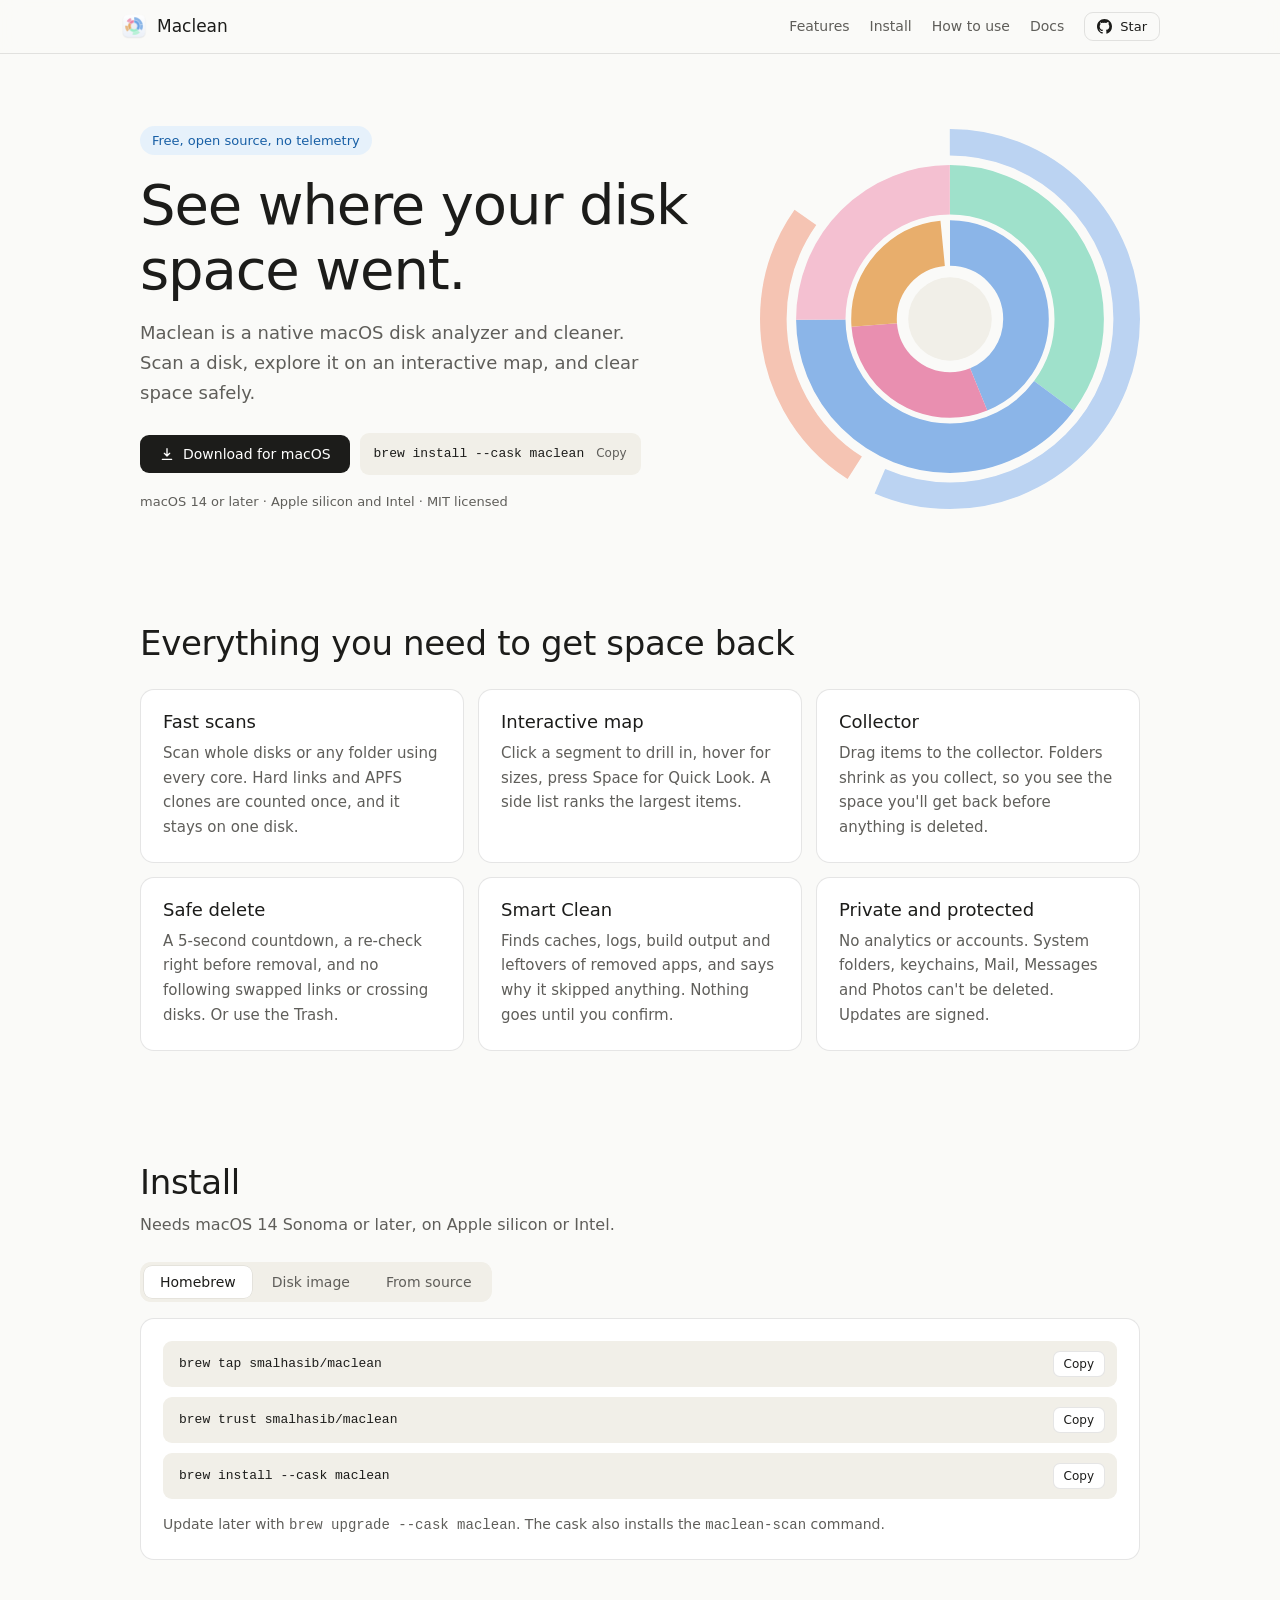
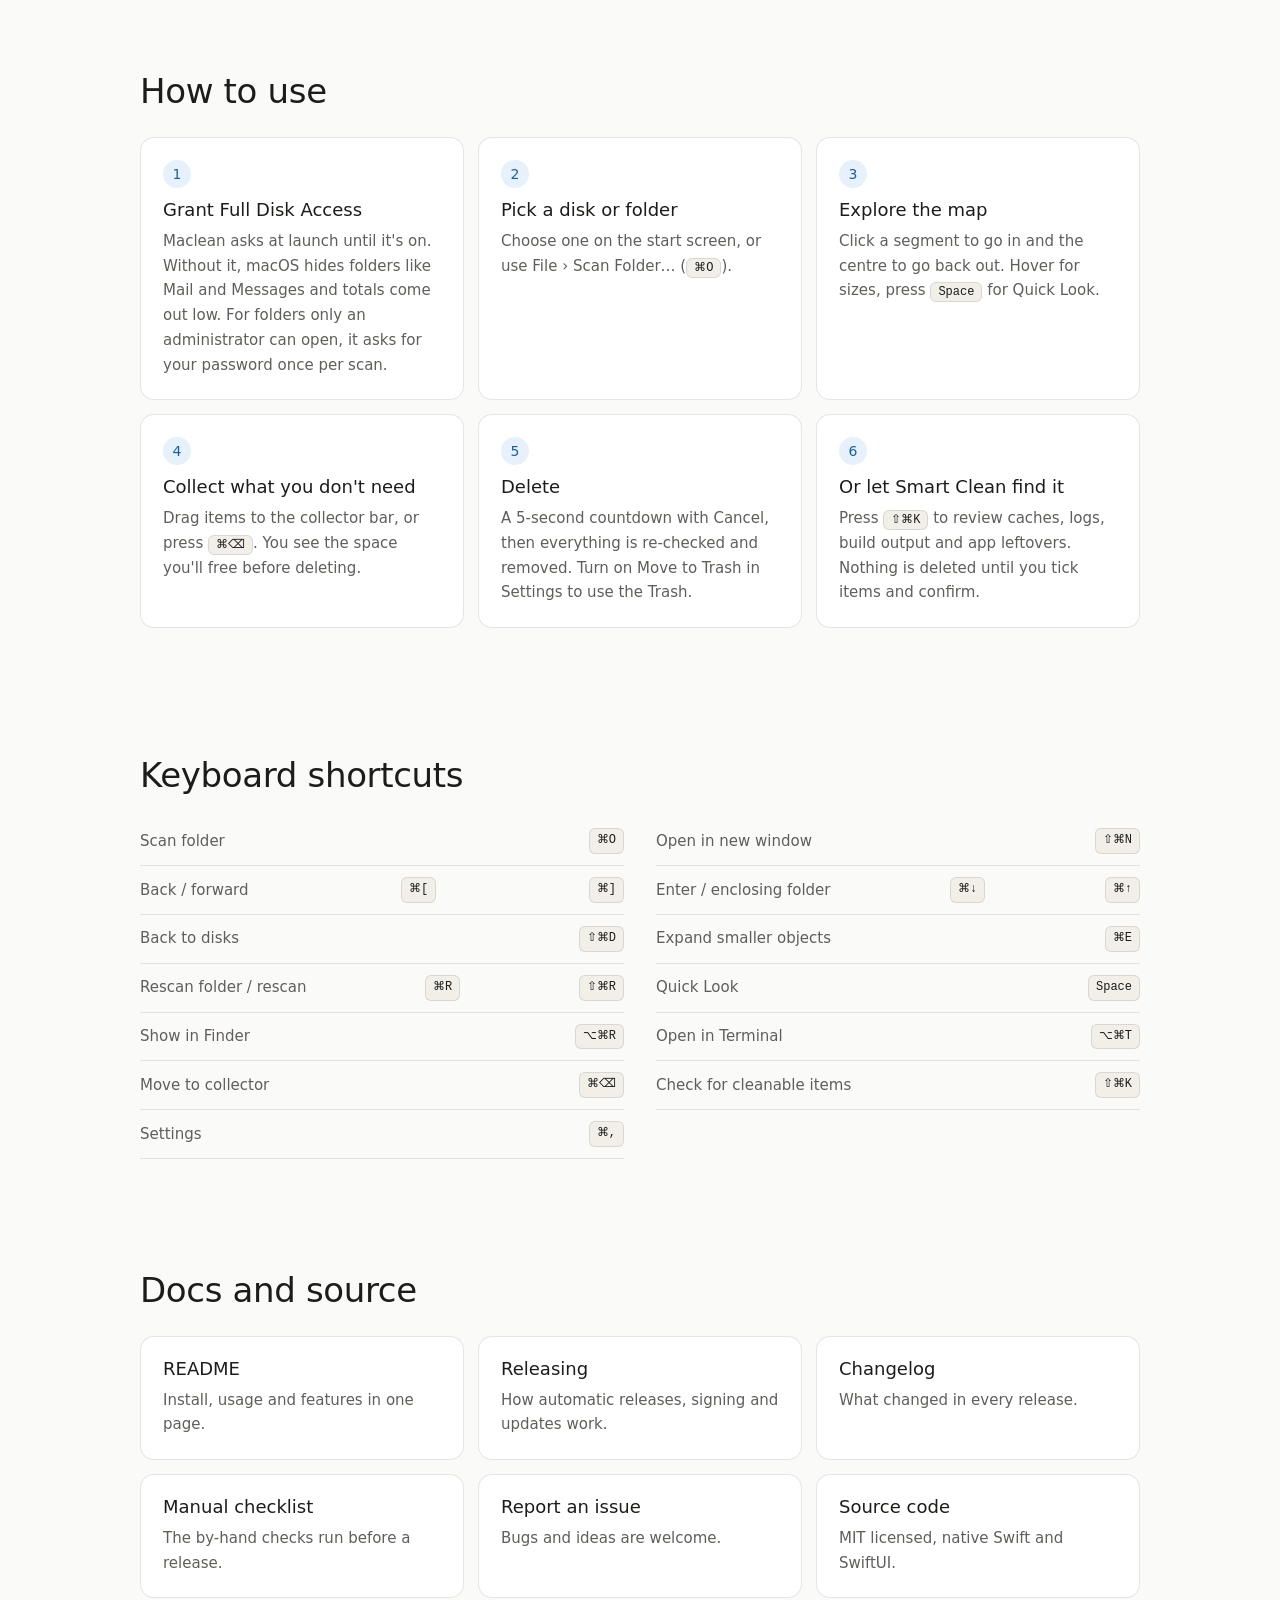
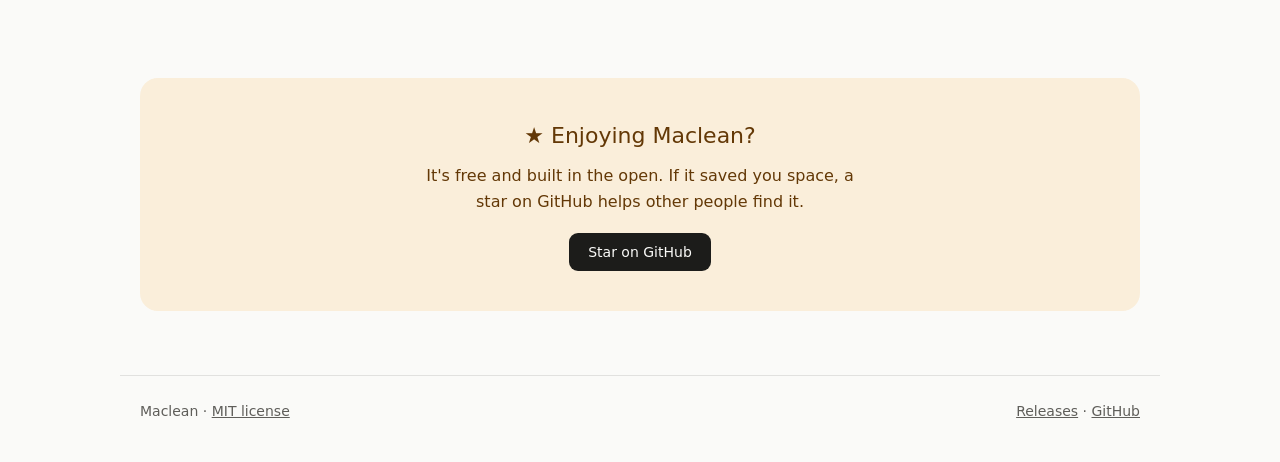
==== site/index.html @ e780f30b "docs: add project website on github pages Static page in site/, deployed by a Pages workflow. docs: " ====
<!doctype html>
<html lang="en">
<head>
<meta charset="utf-8">
<meta name="viewport" content="width=device-width, initial-scale=1">
<title>Maclean: free disk space analyzer and cleaner for macOS</title>
<meta name="description" content="Maclean is a free, open-source disk analyzer and cleaner for macOS. Scan a disk, explore it on an interactive map, and clear space safely.">
<meta name="theme-color" content="#FAFAF8" media="(prefers-color-scheme: light)">
<meta name="theme-color" content="#101216" media="(prefers-color-scheme: dark)">
<meta property="og:title" content="Maclean: see where your disk space went">
<meta property="og:description" content="Free, open-source disk space analyzer and cleaner for macOS.">
<meta property="og:image" content="https://smalhasib.github.io/maclean/icon.png">
<meta property="og:url" content="https://smalhasib.github.io/maclean/">
<link rel="icon" href="icon.png">
<link rel="stylesheet" href="style.css">
</head>
<body>

<header class="nav">
  <a class="brand" href="#top"><img src="icon.png" alt="" width="28" height="28">Maclean</a>
  <nav aria-label="Main">
    <a href="#features">Features</a>
    <a href="#install">Install</a>
    <a href="#use">How to use</a>
    <a href="#docs">Docs</a>
    <a class="btn small ghost" href="https://github.com/smalhasib/maclean" rel="noopener">
      <svg viewBox="0 0 16 16" width="15" height="15" aria-hidden="true"><path fill="currentColor" d="M8 0C3.58 0 0 3.58 0 8c0 3.54 2.29 6.53 5.47 7.59.4.07.55-.17.55-.38v-1.33c-2.23.48-2.7-1.07-2.7-1.07-.36-.92-.89-1.17-.89-1.17-.73-.5.05-.49.05-.49.81.06 1.23.83 1.23.83.72 1.23 1.88.88 2.34.67.07-.52.28-.88.51-1.08-1.78-.2-3.65-.89-3.65-3.95 0-.87.31-1.59.82-2.15-.08-.2-.36-1.02.08-2.12 0 0 .67-.21 2.2.82a7.6 7.6 0 0 1 4 0c1.53-1.04 2.2-.82 2.2-.82.44 1.1.16 1.92.08 2.12.51.56.82 1.28.82 2.15 0 3.07-1.88 3.75-3.66 3.95.29.25.54.73.54 1.48v2.2c0 .21.15.46.55.38A8 8 0 0 0 16 8c0-4.42-3.58-8-8-8z"/></svg>
      Star <span class="star-count" hidden></span>
    </a>
  </nav>
</header>

<main id="top">

<section class="hero">
  <div class="hero-text">
    <p class="pill">Free, open source, no telemetry</p>
    <h1>See where your disk space went.</h1>
    <p class="lead">Maclean is a native macOS disk analyzer and cleaner. Scan a disk, explore it on an interactive map, and clear space safely.</p>
    <div class="cta">
      <a id="download" class="btn primary" href="https://github.com/smalhasib/maclean/releases/latest" rel="noopener">
        <svg viewBox="0 0 24 24" width="16" height="16" aria-hidden="true"><path fill="none" stroke="currentColor" stroke-width="2" stroke-linecap="round" stroke-linejoin="round" d="M12 4v11m0 0l-4-4m4 4l4-4M5 20h14"/></svg>
        <span id="download-label">Download for macOS</span>
      </a>
      <button class="chip" data-copy="brew install --cask maclean" aria-label="Copy the Homebrew install command">
        <code>brew install --cask maclean</code><span class="copy-hint">Copy</span>
      </button>
    </div>
    <p class="fine">macOS 14 or later · Apple silicon and Intel · MIT licensed</p>
  </div>

  <svg class="sunburst" viewBox="0 0 200 200" role="img" aria-label="Animated sunburst map of disk usage">
    <g transform="rotate(-90 100 100)" fill="none">
      <g class="a3" stroke-width="14"><circle cx="100" cy="100" r="93" stroke="#BBD3F2" stroke-dasharray="330 254"/><circle cx="100" cy="100" r="93" stroke="#F5C4B3" stroke-dasharray="150 434" stroke-dashoffset="-345"/></g>
      <g class="a2" stroke-width="26"><circle cx="100" cy="100" r="68" stroke="#9FE1CB" stroke-dasharray="150 277"/><circle cx="100" cy="100" r="68" stroke="#8BB5E8" stroke-dasharray="170 257" stroke-dashoffset="-150"/><circle cx="100" cy="100" r="68" stroke="#F4C0D1" stroke-dasharray="107 320" stroke-dashoffset="-320"/></g>
      <g class="a1" stroke-width="24"><circle cx="100" cy="100" r="40" stroke="#8BB5E8" stroke-dasharray="110 141"/><circle cx="100" cy="100" r="40" stroke="#E98FB0" stroke-dasharray="75 176" stroke-dashoffset="-110"/><circle cx="100" cy="100" r="40" stroke="#E8AE6C" stroke-dasharray="62 189" stroke-dashoffset="-185"/></g>
    </g>
    <circle class="hole" cx="100" cy="100" r="22"/>
  </svg>
</section>

<section id="features" class="section reveal">
  <h2>Everything you need to get space back</h2>
  <div class="grid features">
    <article class="card"><h3>Fast scans</h3><p>Scan whole disks or any folder using every core. Hard links and APFS clones are counted once, and it stays on one disk.</p></article>
    <article class="card"><h3>Interactive map</h3><p>Click a segment to drill in, hover for sizes, press Space for Quick Look. A side list ranks the largest items.</p></article>
    <article class="card"><h3>Collector</h3><p>Drag items to the collector. Folders shrink as you collect, so you see the space you'll get back before anything is deleted.</p></article>
    <article class="card"><h3>Safe delete</h3><p>A 5-second countdown, a re-check right before removal, and no following swapped links or crossing disks. Or use the Trash.</p></article>
    <article class="card"><h3>Smart Clean</h3><p>Finds caches, logs, build output and leftovers of removed apps, and says why it skipped anything. Nothing goes until you confirm.</p></article>
    <article class="card"><h3>Private and protected</h3><p>No analytics or accounts. System folders, keychains, Mail, Messages and Photos can't be deleted. Updates are signed.</p></article>
  </div>
</section>

<section id="install" class="section reveal">
  <h2>Install</h2>
  <p class="sub">Needs macOS 14 Sonoma or later, on Apple silicon or Intel.</p>

  <div class="tabs" role="tablist" aria-label="Install method">
    <button role="tab" id="t-brew" aria-controls="p-brew" aria-selected="true">Homebrew</button>
    <button role="tab" id="t-dmg" aria-controls="p-dmg" aria-selected="false" tabindex="-1">Disk image</button>
    <button role="tab" id="t-src" aria-controls="p-src" aria-selected="false" tabindex="-1">From source</button>
  </div>

  <div class="panel" role="tabpanel" id="p-brew" aria-labelledby="t-brew">
    <div class="code"><code>brew tap smalhasib/maclean</code><button data-copy="brew tap smalhasib/maclean" aria-label="Copy">Copy</button></div>
    <div class="code"><code>brew trust smalhasib/maclean</code><button data-copy="brew trust smalhasib/maclean" aria-label="Copy">Copy</button></div>
    <div class="code"><code>brew install --cask maclean</code><button data-copy="brew install --cask maclean" aria-label="Copy">Copy</button></div>
    <p class="note">Update later with <code>brew upgrade --cask maclean</code>. The cask also installs the <code>maclean-scan</code> command.</p>
  </div>

  <div class="panel" role="tabpanel" id="p-dmg" aria-labelledby="t-dmg" hidden>
    <ol class="steps">
      <li>Download the <a id="dmg-link" href="https://github.com/smalhasib/maclean/releases/latest" rel="noopener">latest <code>.dmg</code></a> and open it.</li>
      <li>Drag <strong>Maclean</strong> onto the <strong>Applications</strong> shortcut, then eject the disk image.</li>
      <li>Open Maclean from Applications.</li>
    </ol>
    <details class="help">
      <summary>macOS says it can't verify Maclean</summary>
      <p>Maclean isn't notarized by Apple, so macOS may block the first launch. Allow it once:</p>
      <ul>
        <li><strong>macOS 15 or later:</strong> try to open Maclean, then open System Settings › Privacy &amp; Security, scroll to Security, click <strong>Open Anyway</strong> next to Maclean, and confirm with your password.</li>
        <li><strong>macOS 14:</strong> right-click Maclean in Applications, choose <strong>Open</strong>, then <strong>Open</strong> again.</li>
        <li><strong>Terminal, any version:</strong>
          <div class="code"><code>xattr -dr com.apple.quarantine /Applications/Maclean.app</code><button data-copy="xattr -dr com.apple.quarantine /Applications/Maclean.app" aria-label="Copy">Copy</button></div>
        </li>
      </ul>
    </details>
    <p class="note">Once it opens, Maclean installs updates itself.</p>
  </div>

  <div class="panel" role="tabpanel" id="p-src" aria-labelledby="t-src" hidden>
    <div class="code"><code>git clone https://github.com/smalhasib/maclean.git &amp;&amp; cd maclean</code><button data-copy="git clone https://github.com/smalhasib/maclean.git && cd maclean" aria-label="Copy">Copy</button></div>
    <div class="code"><code>scripts/build-app.sh &amp;&amp; open .build/Maclean.app</code><button data-copy="scripts/build-app.sh && open .build/Maclean.app" aria-label="Copy">Copy</button></div>
    <p class="note">Needs only the Command Line Tools (<code>xcode-select --install</code>). Xcode isn't required.</p>
  </div>
</section>

<section id="use" class="section reveal">
  <h2>How to use</h2>
  <ol class="grid how">
    <li class="card"><span class="n">1</span><h3>Grant Full Disk Access</h3><p>Maclean asks at launch until it's on. Without it, macOS hides folders like Mail and Messages and totals come out low. For folders only an administrator can open, it asks for your password once per scan.</p></li>
    <li class="card"><span class="n">2</span><h3>Pick a disk or folder</h3><p>Choose one on the start screen, or use File › Scan Folder… (<kbd>⌘O</kbd>).</p></li>
    <li class="card"><span class="n">3</span><h3>Explore the map</h3><p>Click a segment to go in and the centre to go back out. Hover for sizes, press <kbd>Space</kbd> for Quick Look.</p></li>
    <li class="card"><span class="n">4</span><h3>Collect what you don't need</h3><p>Drag items to the collector bar, or press <kbd>⌘⌫</kbd>. You see the space you'll free before deleting.</p></li>
    <li class="card"><span class="n">5</span><h3>Delete</h3><p>A 5-second countdown with Cancel, then everything is re-checked and removed. Turn on Move to Trash in Settings to use the Trash.</p></li>
    <li class="card"><span class="n">6</span><h3>Or let Smart Clean find it</h3><p>Press <kbd>⇧⌘K</kbd> to review caches, logs, build output and app leftovers. Nothing is deleted until you tick items and confirm.</p></li>
  </ol>
</section>

<section id="shortcuts" class="section reveal">
  <h2>Keyboard shortcuts</h2>
  <div class="keys">
    <div><span>Scan folder</span><kbd>⌘O</kbd></div>
    <div><span>Open in new window</span><kbd>⇧⌘N</kbd></div>
    <div><span>Back / forward</span><kbd>⌘[</kbd> <kbd>⌘]</kbd></div>
    <div><span>Enter / enclosing folder</span><kbd>⌘↓</kbd> <kbd>⌘↑</kbd></div>
    <div><span>Back to disks</span><kbd>⇧⌘D</kbd></div>
    <div><span>Expand smaller objects</span><kbd>⌘E</kbd></div>
    <div><span>Rescan folder / rescan</span><kbd>⌘R</kbd> <kbd>⇧⌘R</kbd></div>
    <div><span>Quick Look</span><kbd>Space</kbd></div>
    <div><span>Show in Finder</span><kbd>⌥⌘R</kbd></div>
    <div><span>Open in Terminal</span><kbd>⌥⌘T</kbd></div>
    <div><span>Move to collector</span><kbd>⌘⌫</kbd></div>
    <div><span>Check for cleanable items</span><kbd>⇧⌘K</kbd></div>
    <div><span>Settings</span><kbd>⌘,</kbd></div>
  </div>
</section>

<section id="docs" class="section reveal">
  <h2>Docs and source</h2>
  <div class="grid docs">
    <a class="card link" href="https://github.com/smalhasib/maclean#readme" rel="noopener"><h3>README</h3><p>Install, usage and features in one page.</p></a>
    <a class="card link" href="https://github.com/smalhasib/maclean/blob/main/docs/releasing.md" rel="noopener"><h3>Releasing</h3><p>How automatic releases, signing and updates work.</p></a>
    <a class="card link" href="https://github.com/smalhasib/maclean/blob/main/CHANGELOG.md" rel="noopener"><h3>Changelog</h3><p>What changed in every release.</p></a>
    <a class="card link" href="https://github.com/smalhasib/maclean/blob/main/docs/manual-checklist.md" rel="noopener"><h3>Manual checklist</h3><p>The by-hand checks run before a release.</p></a>
    <a class="card link" href="https://github.com/smalhasib/maclean/issues" rel="noopener"><h3>Report an issue</h3><p>Bugs and ideas are welcome.</p></a>
    <a class="card link" href="https://github.com/smalhasib/maclean" rel="noopener"><h3>Source code</h3><p>MIT licensed, native Swift and SwiftUI.</p></a>
  </div>
</section>

<section class="star reveal">
  <p class="star-title"><span class="pl">★</span> Enjoying Maclean?</p>
  <p>It's free and built in the open. If it saved you space, a star on GitHub helps other people find it.</p>
  <a class="btn primary" href="https://github.com/smalhasib/maclean" rel="noopener">Star on GitHub <span class="star-count" hidden></span></a>
</section>

</main>

<footer>
  <span>Maclean · <a href="https://github.com/smalhasib/maclean/blob/main/LICENSE" rel="noopener">MIT license</a></span>
  <span><a href="https://github.com/smalhasib/maclean/releases" rel="noopener">Releases</a> · <a href="https://github.com/smalhasib/maclean" rel="noopener">GitHub</a></span>
</footer>

<script src="app.js" defer></script>
</body>
</html>
---- site/style.css ----
:root {
  --bg: #FAFAF8; --card: #FFFFFF; --soft: #F1EFE8; --ink: #1C1C1A; --muted: #5F5E5A;
  --line: rgba(0, 0, 0, .1); --accent: #185FA5; --accent-bg: #E6F1FB;
  --warm: #633806; --warm-bg: #FAEEDA; --btn: #1C1C1A; --on-btn: #FFFFFF; --hole: #F1EFE8;
  --mono: ui-monospace, "SF Mono", Menlo, monospace;
  --sans: -apple-system, BlinkMacSystemFont, "SF Pro Text", "Segoe UI", system-ui, sans-serif;
}
@media (prefers-color-scheme: dark) {
  :root {
    --bg: #101216; --card: #181B20; --soft: #1D2026; --ink: #E8EAED; --muted: #9AA0A6;
    --line: rgba(255, 255, 255, .12); --accent: #8BB5E8; --accent-bg: #1B2B40;
    --warm: #F2C987; --warm-bg: #3A2D18; --btn: #8BB5E8; --on-btn: #0B1B33; --hole: #181B20;
  }
}
* { box-sizing: border-box; }
html { scroll-behavior: smooth; scroll-padding-top: 72px; }
body { margin: 0; background: var(--bg); color: var(--ink); font: 400 16px/1.65 var(--sans); -webkit-font-smoothing: antialiased; }
a { color: var(--accent); }
code, kbd { font-family: var(--mono); }
h1, h2, h3 { font-weight: 500; line-height: 1.15; margin: 0; }

.nav { position: sticky; top: 0; z-index: 10; display: flex; align-items: center; justify-content: space-between;
  gap: 16px; padding: 12px max(20px, calc((100vw - 1040px) / 2)); background: color-mix(in srgb, var(--bg) 88%, transparent);
  backdrop-filter: blur(10px); border-bottom: .5px solid var(--line); }
.brand { display: flex; align-items: center; gap: 9px; font-weight: 500; font-size: 17px; color: var(--ink); text-decoration: none; }
.brand img { border-radius: 7px; }
.nav nav { display: flex; align-items: center; gap: 20px; font-size: 14px; }
.nav nav a:not(.btn) { color: var(--muted); text-decoration: none; }
.nav nav a:not(.btn):hover { color: var(--ink); }

main { max-width: 1040px; margin: 0 auto; padding: 0 20px; }

.btn { display: inline-flex; align-items: center; gap: 8px; font: 500 14px var(--sans); padding: 10px 18px; border-radius: 9px;
  text-decoration: none; border: .5px solid transparent; cursor: pointer; transition: transform .15s, opacity .15s; }
.btn:hover { transform: translateY(-1px); }
.btn.primary { background: var(--btn); color: var(--on-btn); }
.btn.ghost { border-color: var(--line); color: var(--ink); background: transparent; }
.btn.small { padding: 6px 12px; font-size: 13px; }
.star-count { font-variant-numeric: tabular-nums; opacity: .7; }

.hero { display: flex; align-items: center; gap: 40px; padding: 72px 0 56px; }
.hero-text { flex: 1; animation: rise .8s ease both; }
.pill { display: inline-block; margin: 0 0 18px; padding: 4px 12px; font-size: 13px; border-radius: 20px; color: var(--accent); background: var(--accent-bg); }
h1 { font-size: clamp(34px, 5.6vw, 56px); letter-spacing: -.02em; margin-bottom: 16px; }
.lead { font-size: 18px; color: var(--muted); max-width: 520px; margin: 0 0 26px; }
.cta { display: flex; flex-wrap: wrap; align-items: center; gap: 10px; }
.chip { display: inline-flex; align-items: center; gap: 12px; padding: 10px 14px; border-radius: 9px; border: 0; cursor: pointer;
  background: var(--soft); color: var(--ink); font: inherit; }
.chip code { font-size: 13px; }
.copy-hint { font-size: 12px; color: var(--muted); }
.fine { font-size: 13px; color: var(--muted); margin: 16px 0 0; }
.sunburst { flex: 0 0 min(380px, 42%); height: auto; }
.hole { fill: var(--hole); }
.a1 { animation: spin 40s linear infinite; transform-origin: 100px 100px; }
.a2 { animation: spin 60s linear infinite reverse; transform-origin: 100px 100px; }
.a3 { animation: spin 80s linear infinite; transform-origin: 100px 100px; }

.section { padding: 56px 0; }
.section h2 { font-size: clamp(26px, 3.6vw, 34px); letter-spacing: -.01em; margin-bottom: 10px; }
.sub { color: var(--muted); margin: 0 0 24px; }
.grid { display: grid; gap: 14px; margin-top: 26px; }
.features, .how, .docs { grid-template-columns: repeat(auto-fit, minmax(290px, 1fr)); list-style: none; padding: 0; }
.card { background: var(--card); border: .5px solid var(--line); border-radius: 14px; padding: 22px; }
.card h3 { font-size: 18px; margin-bottom: 8px; }
.card p { margin: 0; color: var(--muted); font-size: 15px; }
.link { text-decoration: none; color: inherit; transition: transform .2s, border-color .2s; }
.link:hover { transform: translateY(-3px); border-color: var(--accent); }
.n { display: inline-grid; place-items: center; width: 28px; height: 28px; margin-bottom: 12px; border-radius: 50%; font-size: 14px; font-weight: 500; color: var(--accent); background: var(--accent-bg); }

.tabs { display: inline-flex; gap: 4px; padding: 4px; border-radius: 11px; background: var(--soft); margin-bottom: 16px; }
.tabs button { font: 500 14px var(--sans); padding: 8px 16px; border: 0; border-radius: 8px; background: transparent; color: var(--muted); cursor: pointer; }
.tabs button[aria-selected="true"] { background: var(--card); color: var(--ink); box-shadow: 0 0 0 .5px var(--line); }
.panel { background: var(--card); border: .5px solid var(--line); border-radius: 14px; padding: 22px; }
.panel[hidden] { display: none; }
.code { display: flex; align-items: center; justify-content: space-between; gap: 12px; margin: 0 0 10px; padding: 10px 12px 10px 16px; border-radius: 9px; background: var(--soft); }
.code code { font-size: 13px; overflow-x: auto; white-space: nowrap; }
.code button { font: 500 12px var(--sans); padding: 5px 10px; border-radius: 7px; border: .5px solid var(--line); background: var(--card); color: var(--ink); cursor: pointer; flex: none; }
.note { color: var(--muted); font-size: 14px; margin: 14px 0 0; }
.steps { margin: 0 0 14px; padding-left: 22px; }
.steps li { margin: 6px 0; }
.help { margin-top: 8px; padding: 14px 16px; border-radius: 10px; background: var(--warm-bg); color: var(--warm); font-size: 15px; }
.help summary { cursor: pointer; font-weight: 500; }
.help ul { margin: 8px 0 0; padding-left: 20px; }
.help li { margin: 8px 0; }
.help .code { background: color-mix(in srgb, var(--card) 70%, transparent); margin-top: 8px; }
.help .code code { color: var(--ink); }

.keys { display: grid; grid-template-columns: repeat(auto-fit, minmax(320px, 1fr)); gap: 0 32px; margin-top: 22px; }
.keys div { display: flex; justify-content: space-between; align-items: center; gap: 12px; padding: 11px 0; border-bottom: .5px solid var(--line); font-size: 15px; }
.keys span { color: var(--muted); }
kbd { font-size: 12px; padding: 2px 7px; border-radius: 6px; background: var(--soft); border: .5px solid var(--line); color: var(--ink); }

.star { margin: 24px 0 64px; padding: 40px 24px; text-align: center; border-radius: 18px; background: var(--warm-bg); color: var(--warm); }
.star p { margin: 0 auto 18px; max-width: 460px; }
.star .star-title { font-size: 22px; font-weight: 500; margin-bottom: 8px; }
.pl { display: inline-block; animation: pulse 2.4s ease-in-out infinite; }
.star .btn { background: var(--ink); color: var(--bg); }

footer { display: flex; flex-wrap: wrap; justify-content: space-between; gap: 12px; max-width: 1040px; margin: 0 auto; padding: 24px 20px 40px;
  border-top: .5px solid var(--line); font-size: 14px; color: var(--muted); }
footer a { color: var(--muted); }

.reveal { opacity: 0; transform: translateY(16px); transition: opacity .7s ease, transform .7s ease; }
.reveal.in { opacity: 1; transform: none; }
.grid .card { transition: opacity .6s ease, transform .6s ease, border-color .2s; }

@keyframes spin { to { transform: rotate(360deg); } }
@keyframes rise { from { opacity: 0; transform: translateY(10px); } to { opacity: 1; transform: none; } }
@keyframes pulse { 50% { transform: scale(1.12); } }

@media (max-width: 760px) {
  .nav nav a:not(.btn) { display: none; }
  .hero { flex-direction: column-reverse; padding-top: 36px; text-align: left; align-items: flex-start; }
  .sunburst { flex-basis: auto; width: 62%; align-self: center; }
  .code code { white-space: normal; word-break: break-all; }
}
@media (prefers-reduced-motion: reduce) {
  *, *::before, *::after { animation: none !important; transition: none !important; }
  html { scroll-behavior: auto; }
  .reveal { opacity: 1; transform: none; }
}
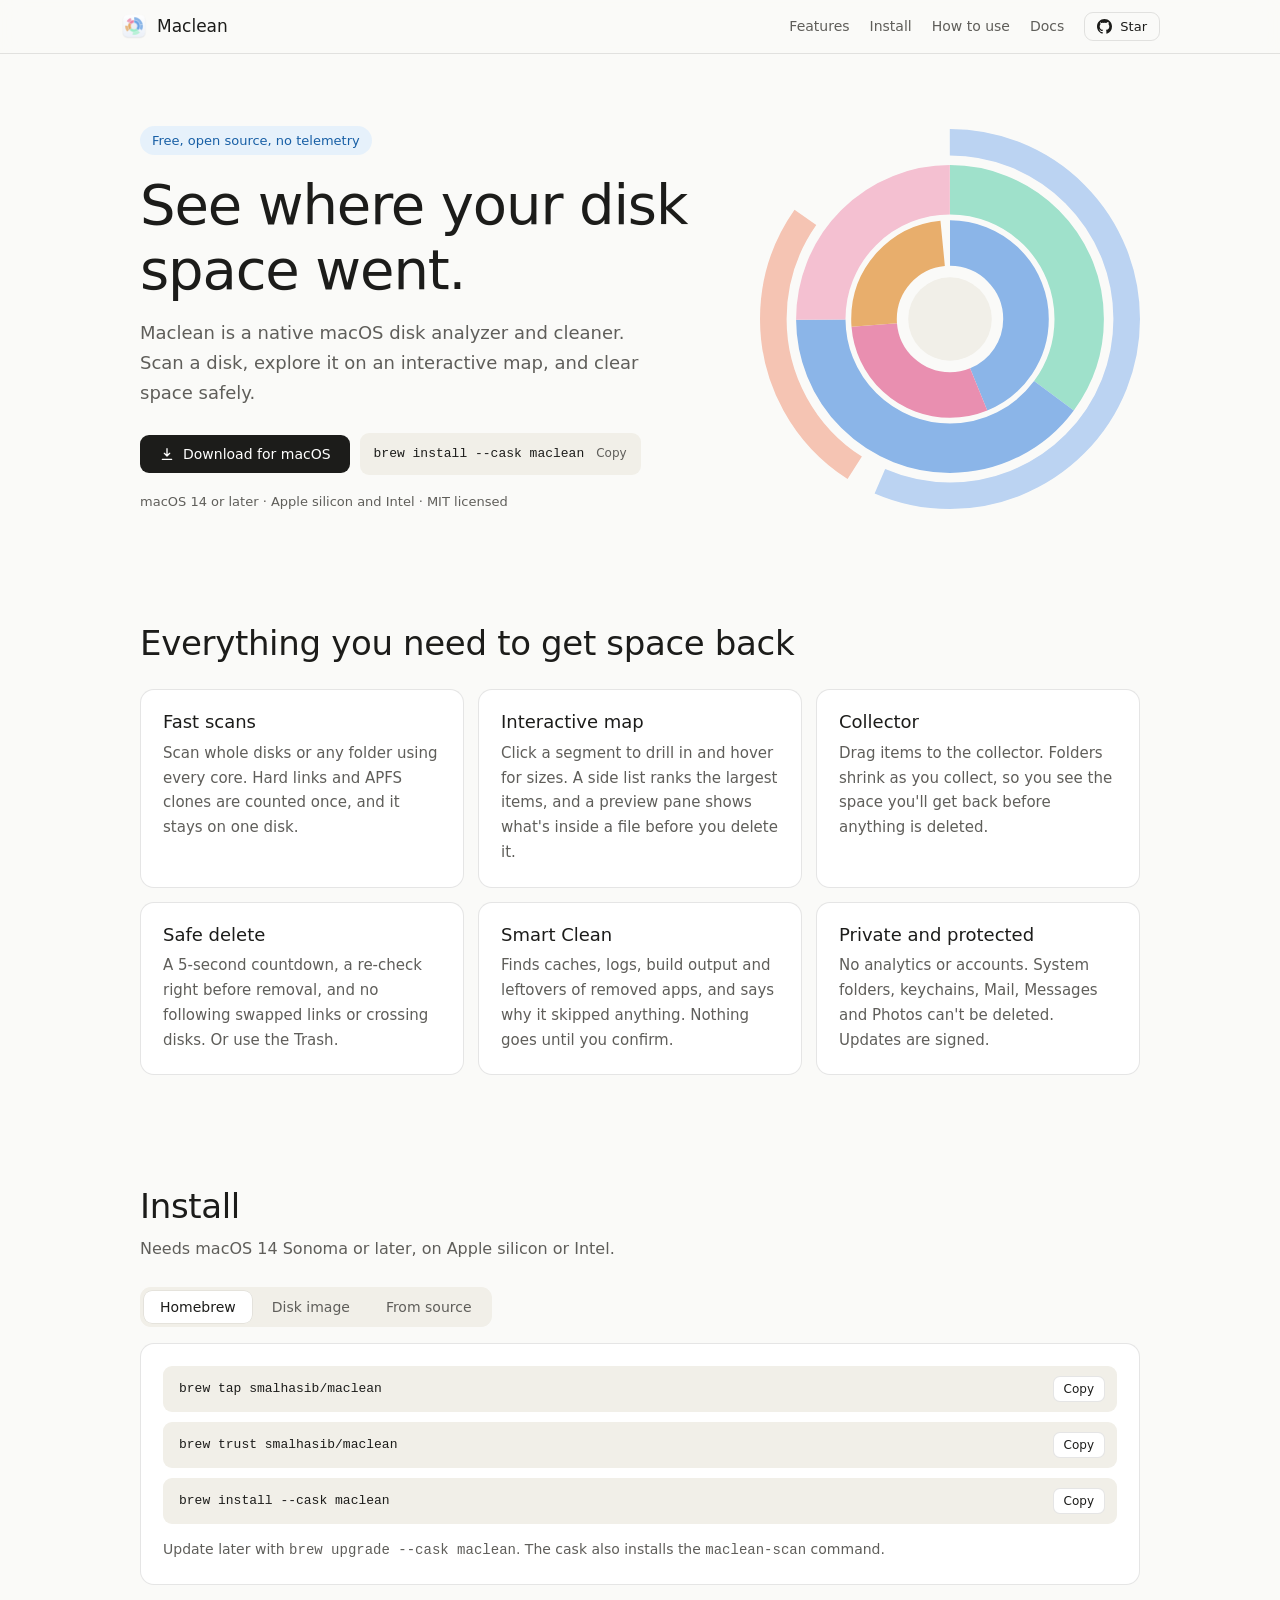
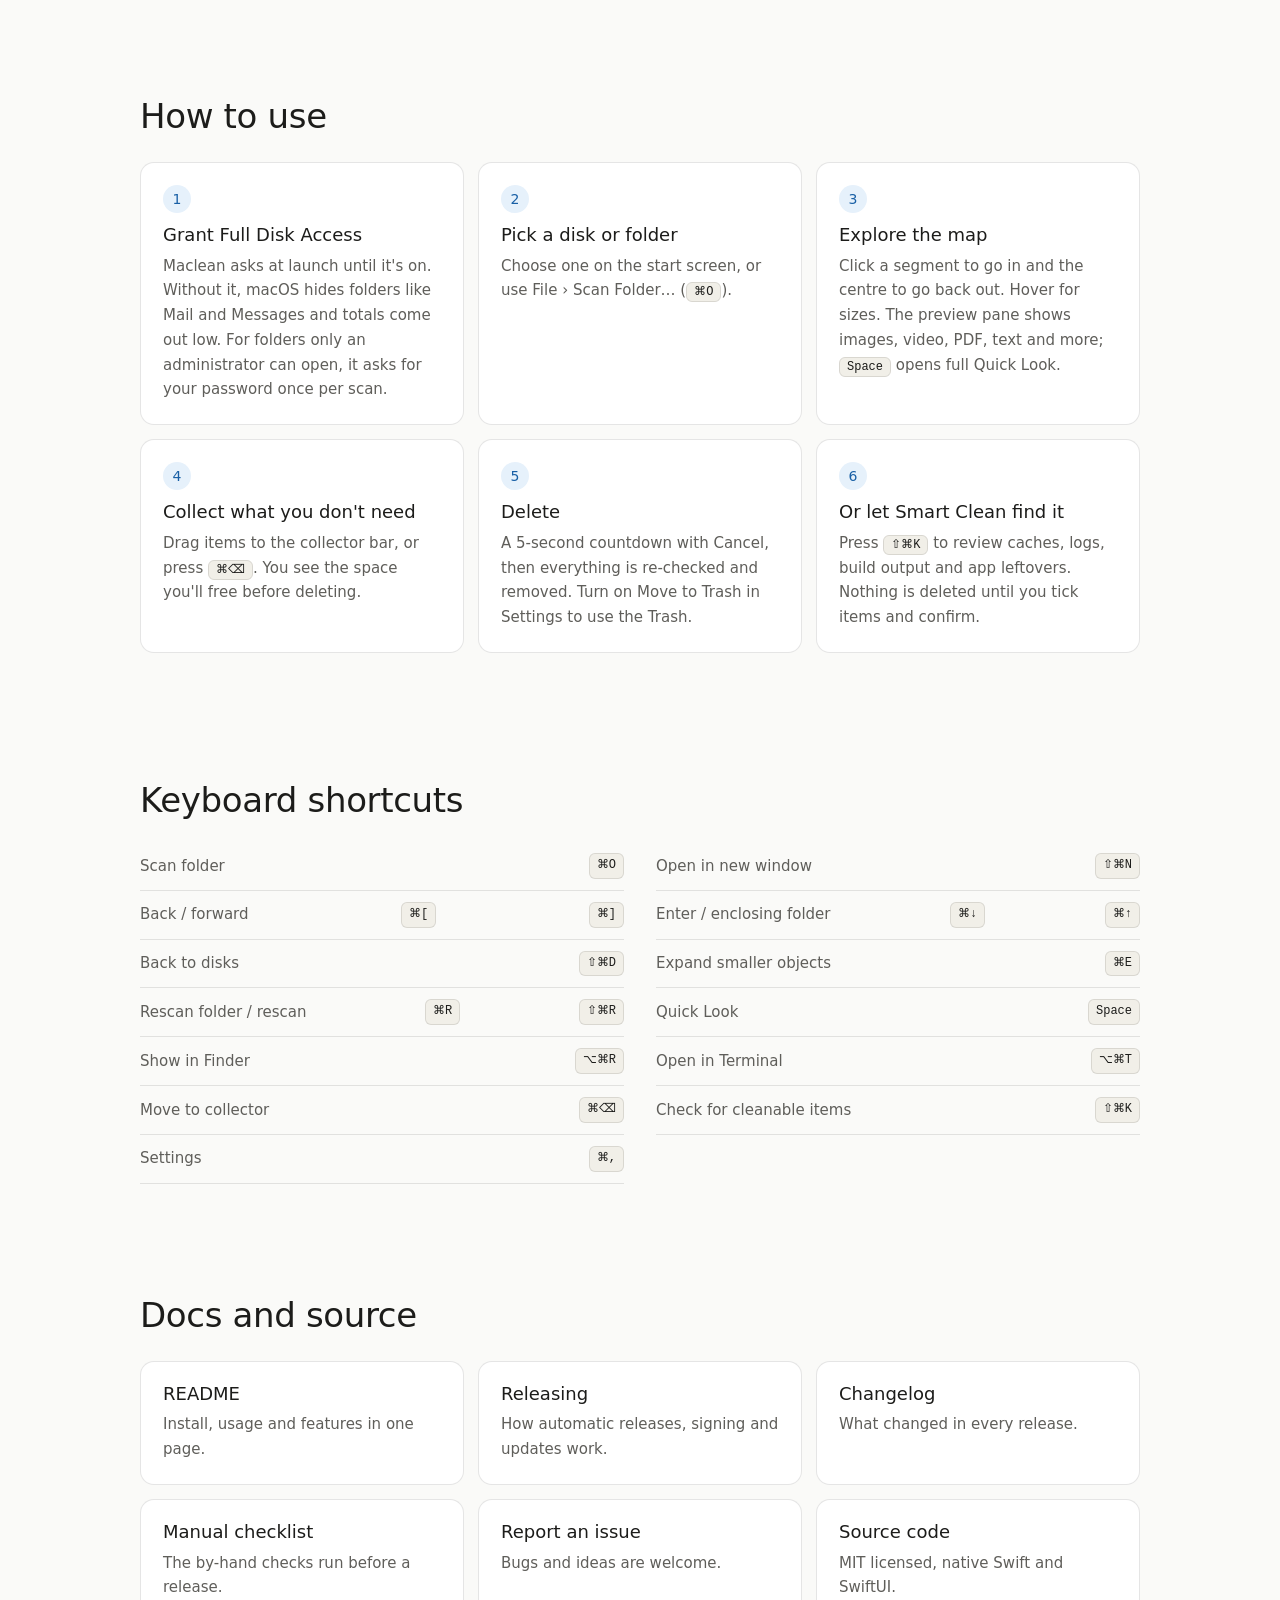
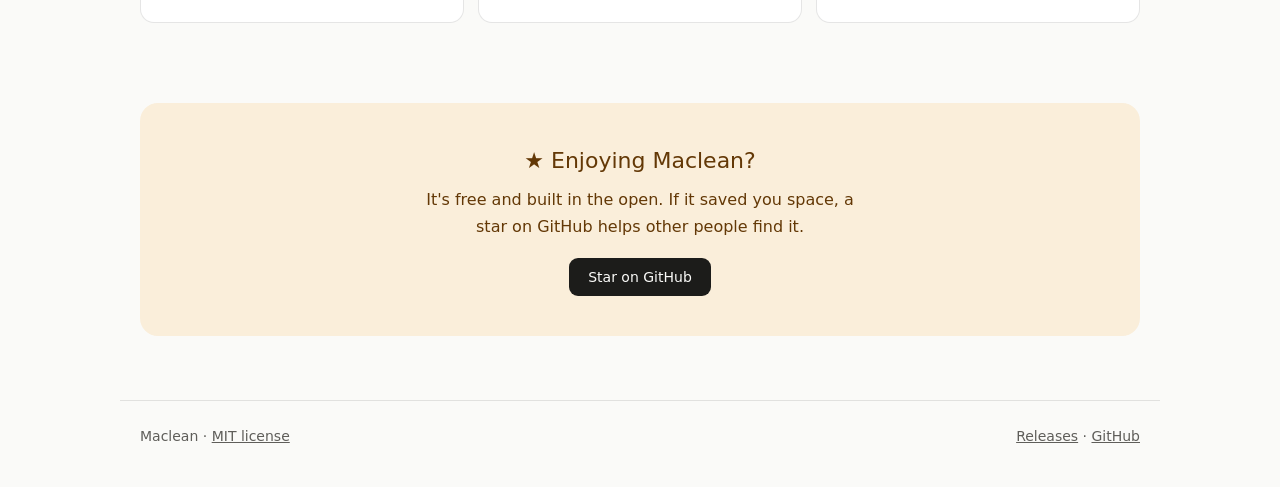
==== commit 6e1826a2: "feat: preview file contents in the result window A pane under the side list shows the file under the" ====
--- a/site/index.html
+++ b/site/index.html
@@ -63,7 +63,7 @@
   <h2>Everything you need to get space back</h2>
   <div class="grid features">
     <article class="card"><h3>Fast scans</h3><p>Scan whole disks or any folder using every core. Hard links and APFS clones are counted once, and it stays on one disk.</p></article>
-    <article class="card"><h3>Interactive map</h3><p>Click a segment to drill in, hover for sizes, press Space for Quick Look. A side list ranks the largest items.</p></article>
+    <article class="card"><h3>Interactive map</h3><p>Click a segment to drill in and hover for sizes. A side list ranks the largest items, and a preview pane shows what's inside a file before you delete it.</p></article>
     <article class="card"><h3>Collector</h3><p>Drag items to the collector. Folders shrink as you collect, so you see the space you'll get back before anything is deleted.</p></article>
     <article class="card"><h3>Safe delete</h3><p>A 5-second countdown, a re-check right before removal, and no following swapped links or crossing disks. Or use the Trash.</p></article>
     <article class="card"><h3>Smart Clean</h3><p>Finds caches, logs, build output and leftovers of removed apps, and says why it skipped anything. Nothing goes until you confirm.</p></article>
@@ -120,7 +120,7 @@
   <ol class="grid how">
     <li class="card"><span class="n">1</span><h3>Grant Full Disk Access</h3><p>Maclean asks at launch until it's on. Without it, macOS hides folders like Mail and Messages and totals come out low. For folders only an administrator can open, it asks for your password once per scan.</p></li>
     <li class="card"><span class="n">2</span><h3>Pick a disk or folder</h3><p>Choose one on the start screen, or use File › Scan Folder… (<kbd>⌘O</kbd>).</p></li>
-    <li class="card"><span class="n">3</span><h3>Explore the map</h3><p>Click a segment to go in and the centre to go back out. Hover for sizes, press <kbd>Space</kbd> for Quick Look.</p></li>
+    <li class="card"><span class="n">3</span><h3>Explore the map</h3><p>Click a segment to go in and the centre to go back out. Hover for sizes. The preview pane shows images, video, PDF, text and more; <kbd>Space</kbd> opens full Quick Look.</p></li>
     <li class="card"><span class="n">4</span><h3>Collect what you don't need</h3><p>Drag items to the collector bar, or press <kbd>⌘⌫</kbd>. You see the space you'll free before deleting.</p></li>
     <li class="card"><span class="n">5</span><h3>Delete</h3><p>A 5-second countdown with Cancel, then everything is re-checked and removed. Turn on Move to Trash in Settings to use the Trash.</p></li>
     <li class="card"><span class="n">6</span><h3>Or let Smart Clean find it</h3><p>Press <kbd>⇧⌘K</kbd> to review caches, logs, build output and app leftovers. Nothing is deleted until you tick items and confirm.</p></li>
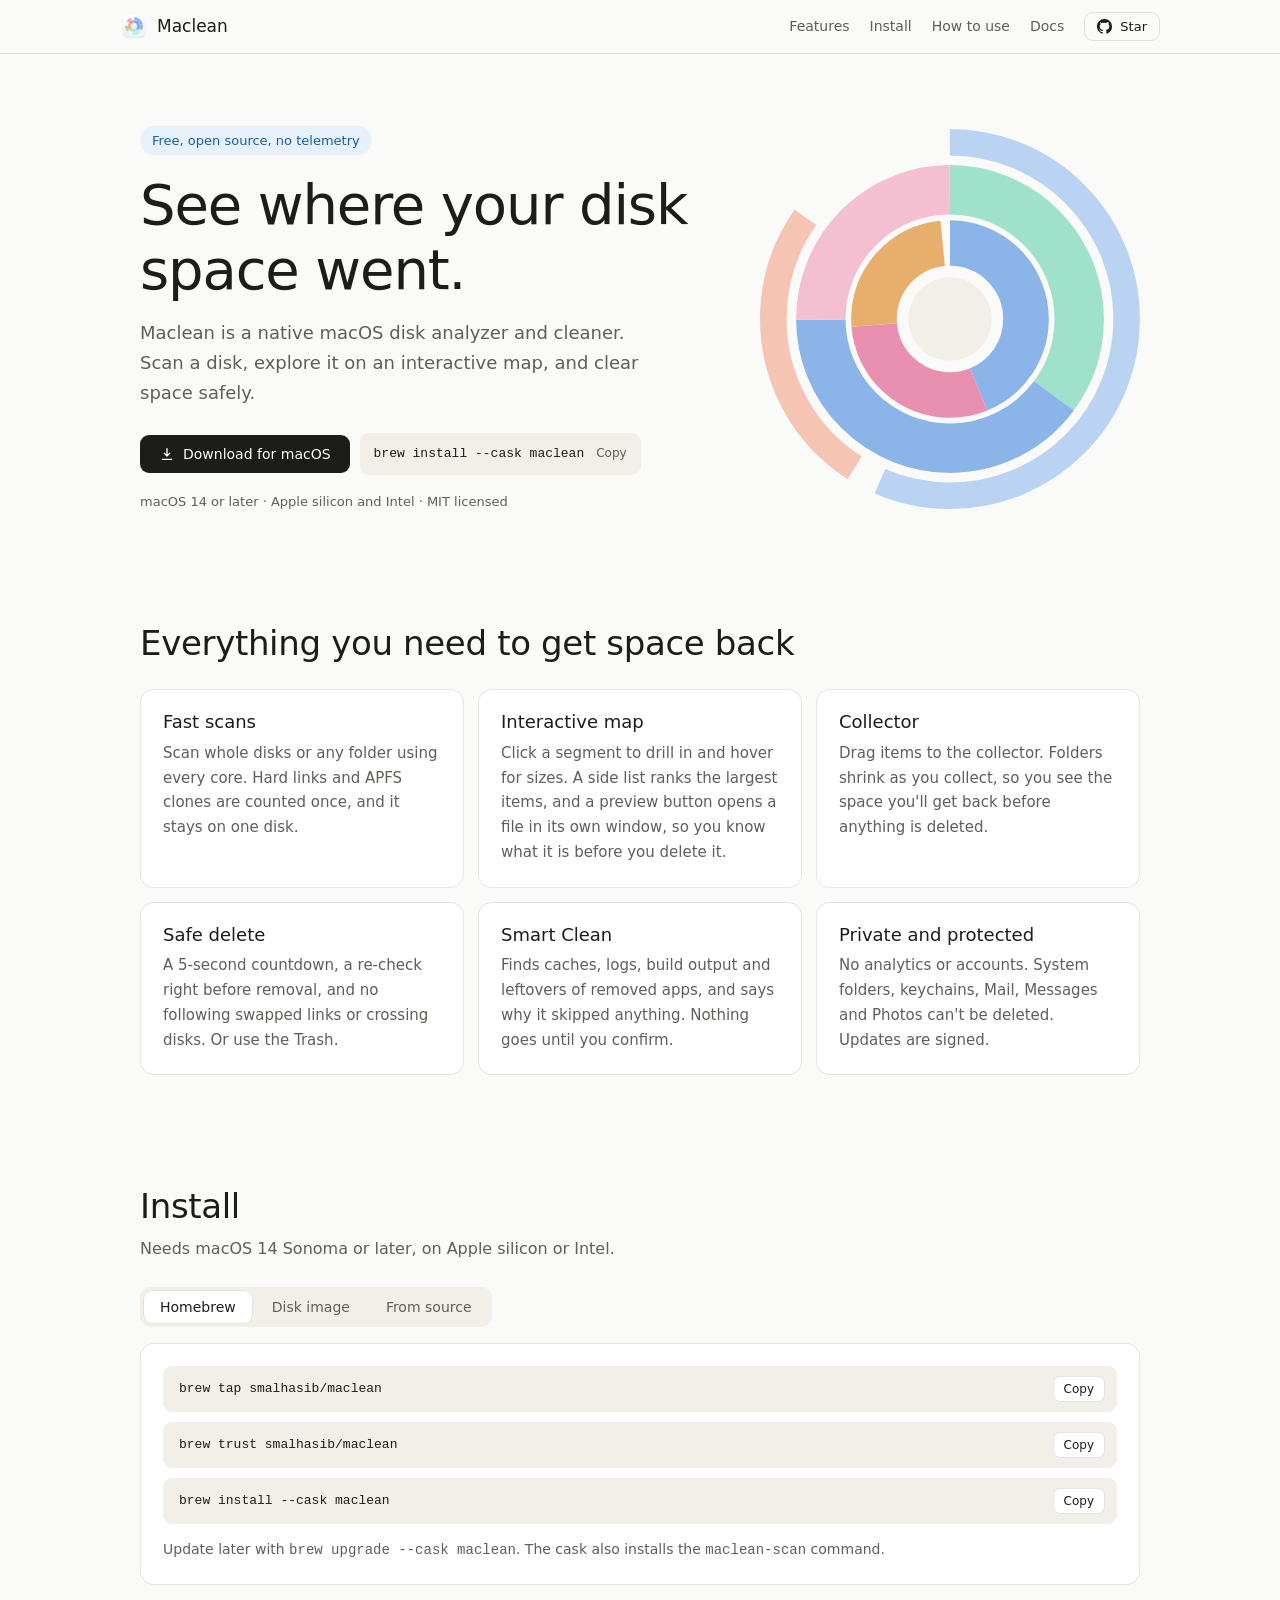
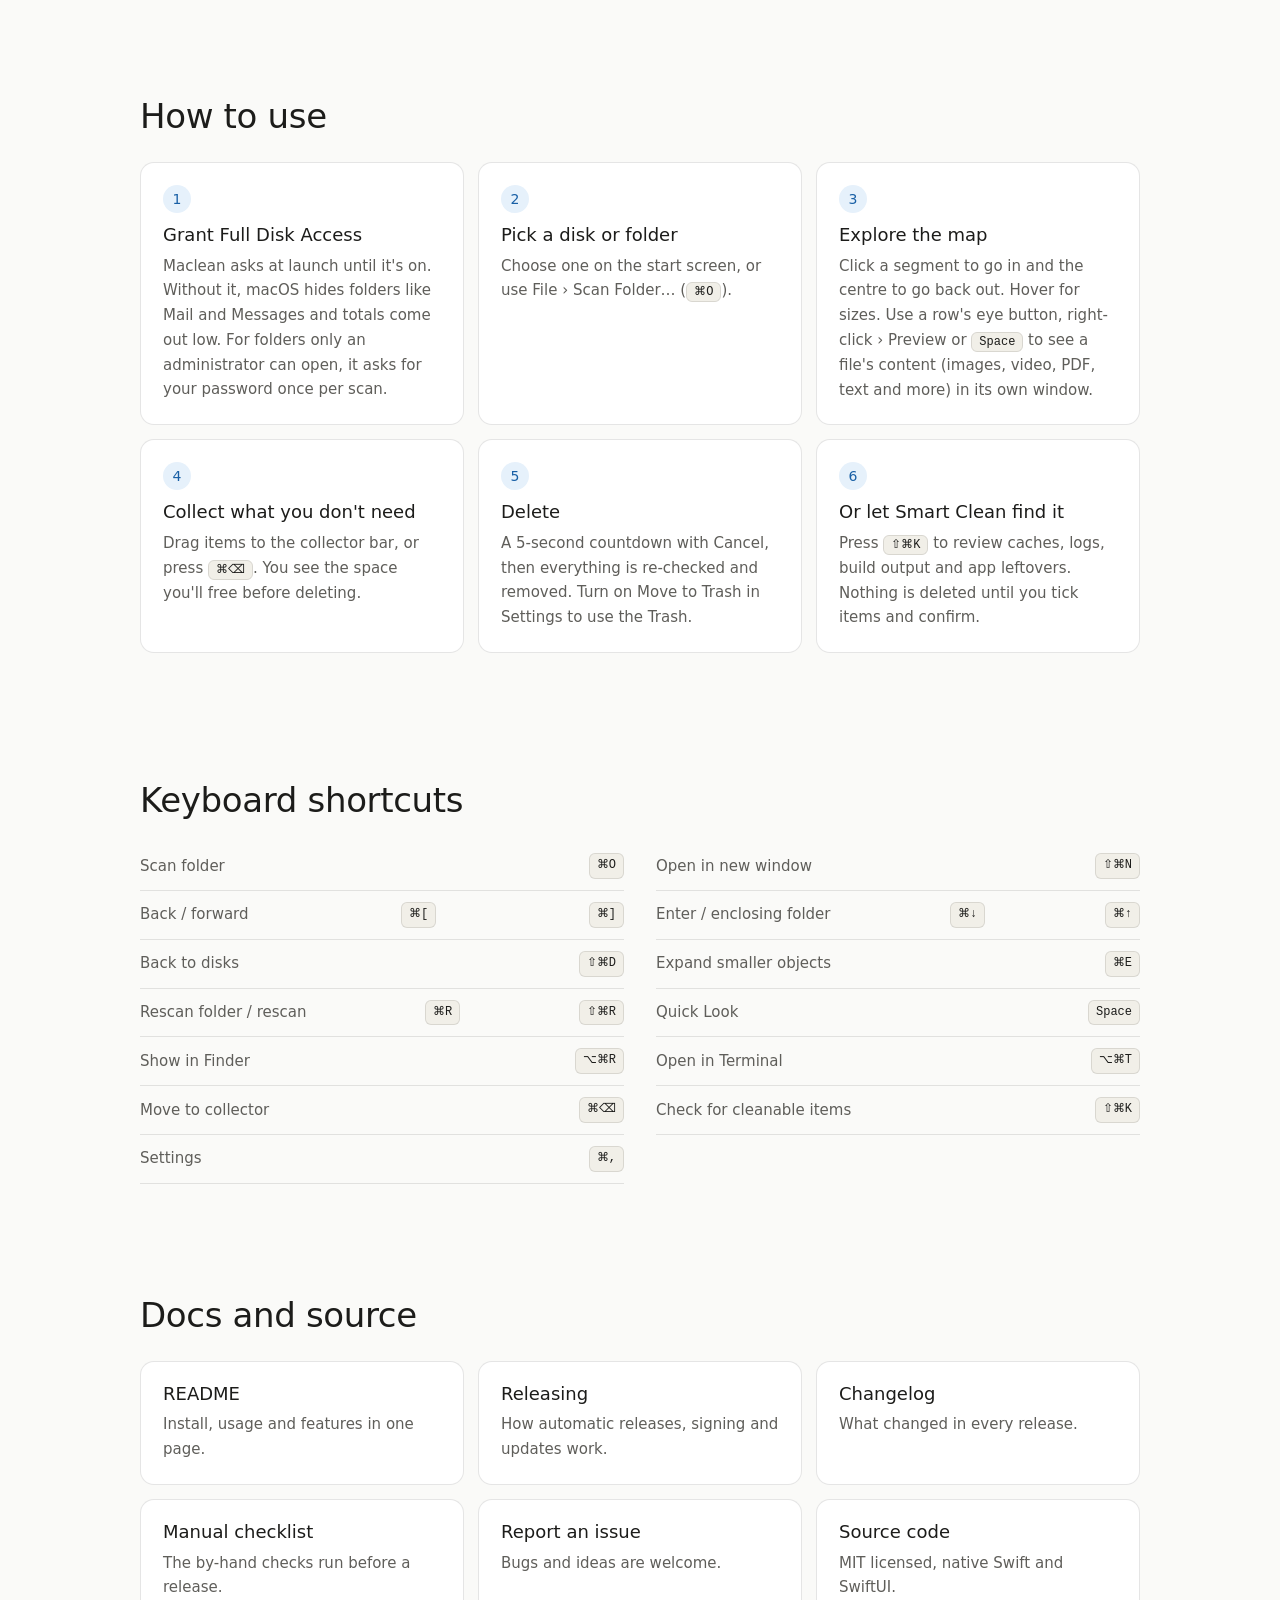
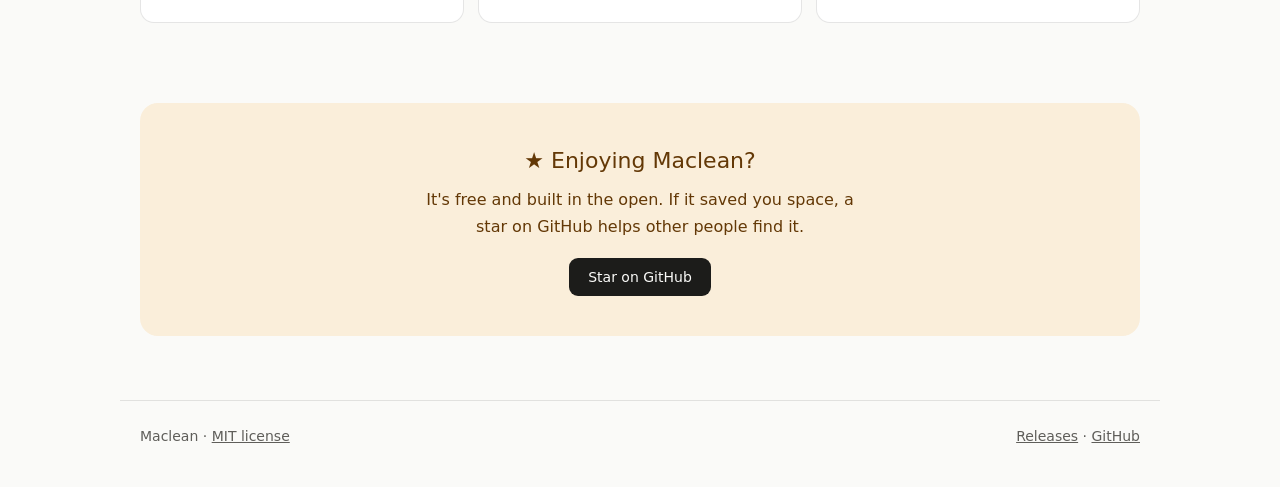
==== commit 3adec537: "feat: preview and delete buttons on rows, preview in its own window Hover a row for an eye (Quick Lo" ====
--- a/site/index.html
+++ b/site/index.html
@@ -63,7 +63,7 @@
   <h2>Everything you need to get space back</h2>
   <div class="grid features">
     <article class="card"><h3>Fast scans</h3><p>Scan whole disks or any folder using every core. Hard links and APFS clones are counted once, and it stays on one disk.</p></article>
-    <article class="card"><h3>Interactive map</h3><p>Click a segment to drill in and hover for sizes. A side list ranks the largest items, and a preview pane shows what's inside a file before you delete it.</p></article>
+    <article class="card"><h3>Interactive map</h3><p>Click a segment to drill in and hover for sizes. A side list ranks the largest items, and a preview button opens a file in its own window, so you know what it is before you delete it.</p></article>
     <article class="card"><h3>Collector</h3><p>Drag items to the collector. Folders shrink as you collect, so you see the space you'll get back before anything is deleted.</p></article>
     <article class="card"><h3>Safe delete</h3><p>A 5-second countdown, a re-check right before removal, and no following swapped links or crossing disks. Or use the Trash.</p></article>
     <article class="card"><h3>Smart Clean</h3><p>Finds caches, logs, build output and leftovers of removed apps, and says why it skipped anything. Nothing goes until you confirm.</p></article>
@@ -120,7 +120,7 @@
   <ol class="grid how">
     <li class="card"><span class="n">1</span><h3>Grant Full Disk Access</h3><p>Maclean asks at launch until it's on. Without it, macOS hides folders like Mail and Messages and totals come out low. For folders only an administrator can open, it asks for your password once per scan.</p></li>
     <li class="card"><span class="n">2</span><h3>Pick a disk or folder</h3><p>Choose one on the start screen, or use File › Scan Folder… (<kbd>⌘O</kbd>).</p></li>
-    <li class="card"><span class="n">3</span><h3>Explore the map</h3><p>Click a segment to go in and the centre to go back out. Hover for sizes. The preview pane shows images, video, PDF, text and more; <kbd>Space</kbd> opens full Quick Look.</p></li>
+    <li class="card"><span class="n">3</span><h3>Explore the map</h3><p>Click a segment to go in and the centre to go back out. Hover for sizes. Use a row's eye button, right-click › Preview or <kbd>Space</kbd> to see a file's content (images, video, PDF, text and more) in its own window.</p></li>
     <li class="card"><span class="n">4</span><h3>Collect what you don't need</h3><p>Drag items to the collector bar, or press <kbd>⌘⌫</kbd>. You see the space you'll free before deleting.</p></li>
     <li class="card"><span class="n">5</span><h3>Delete</h3><p>A 5-second countdown with Cancel, then everything is re-checked and removed. Turn on Move to Trash in Settings to use the Trash.</p></li>
     <li class="card"><span class="n">6</span><h3>Or let Smart Clean find it</h3><p>Press <kbd>⇧⌘K</kbd> to review caches, logs, build output and app leftovers. Nothing is deleted until you tick items and confirm.</p></li>
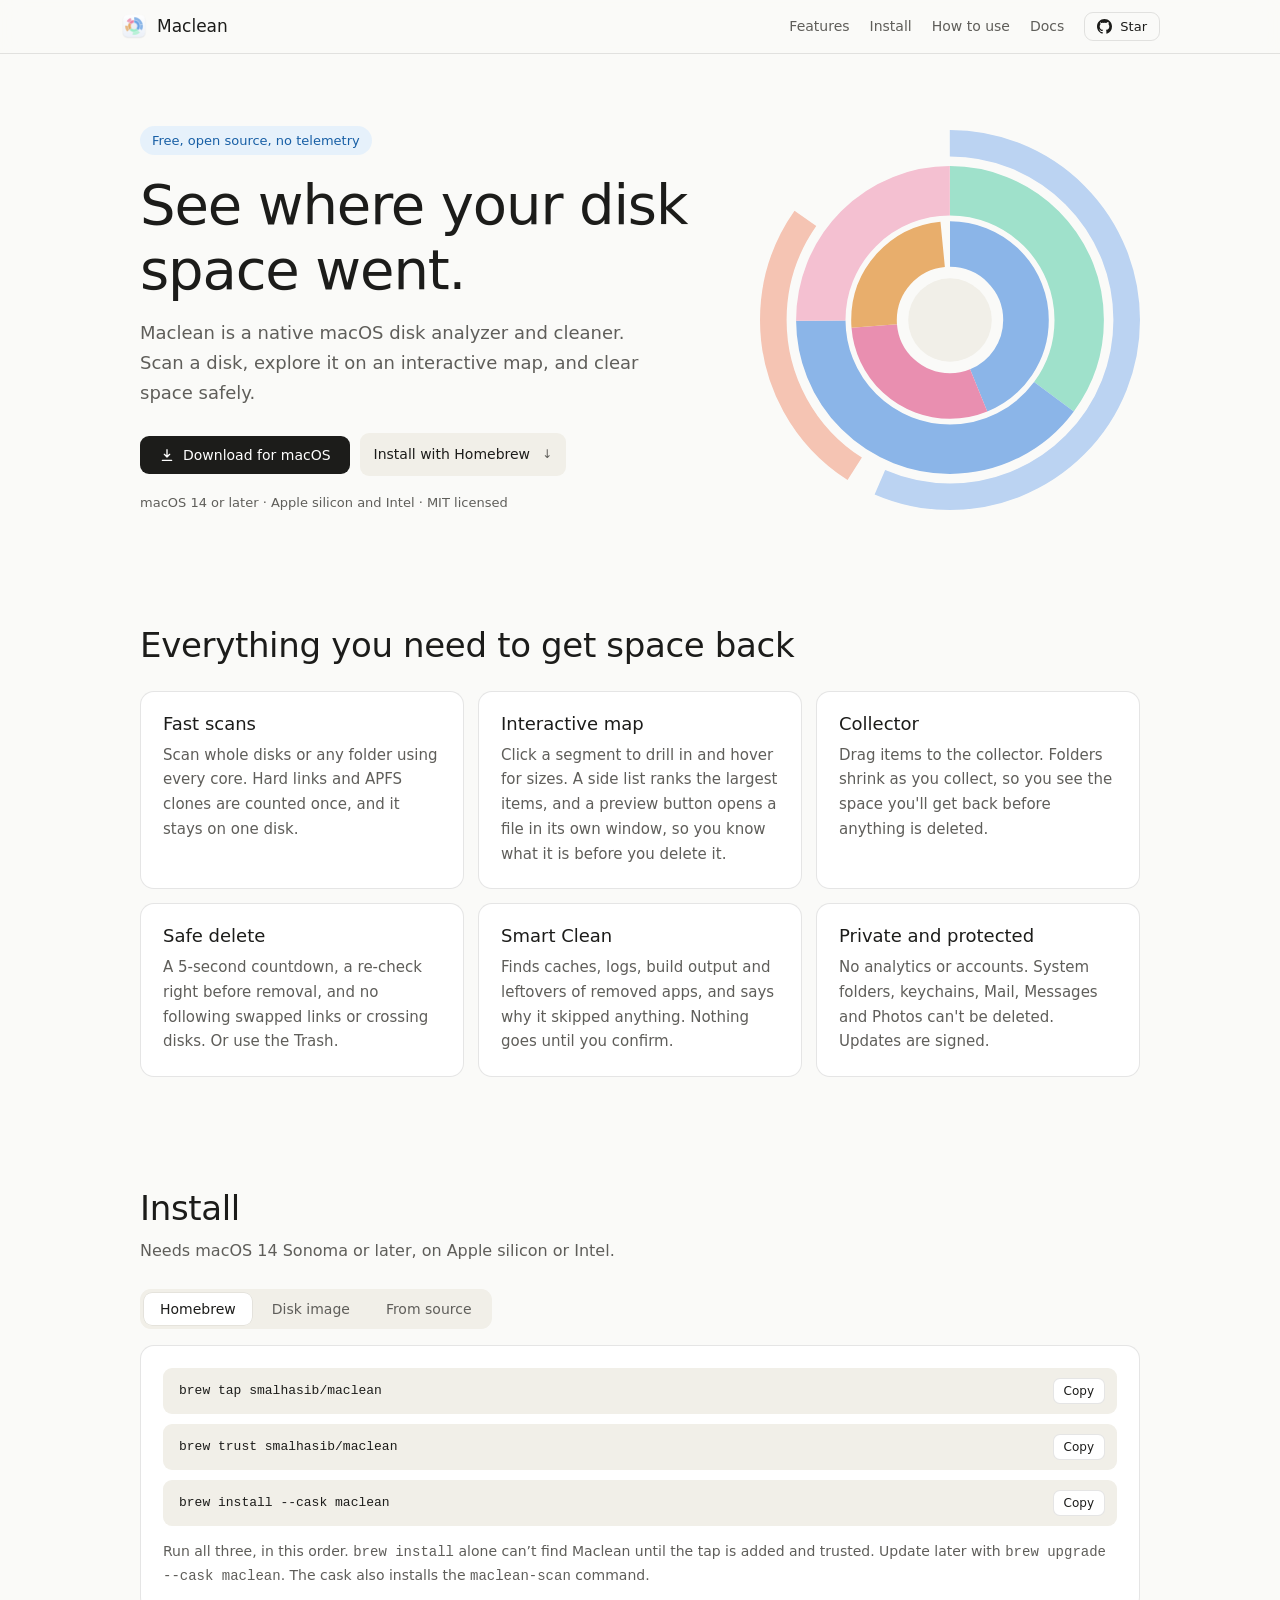
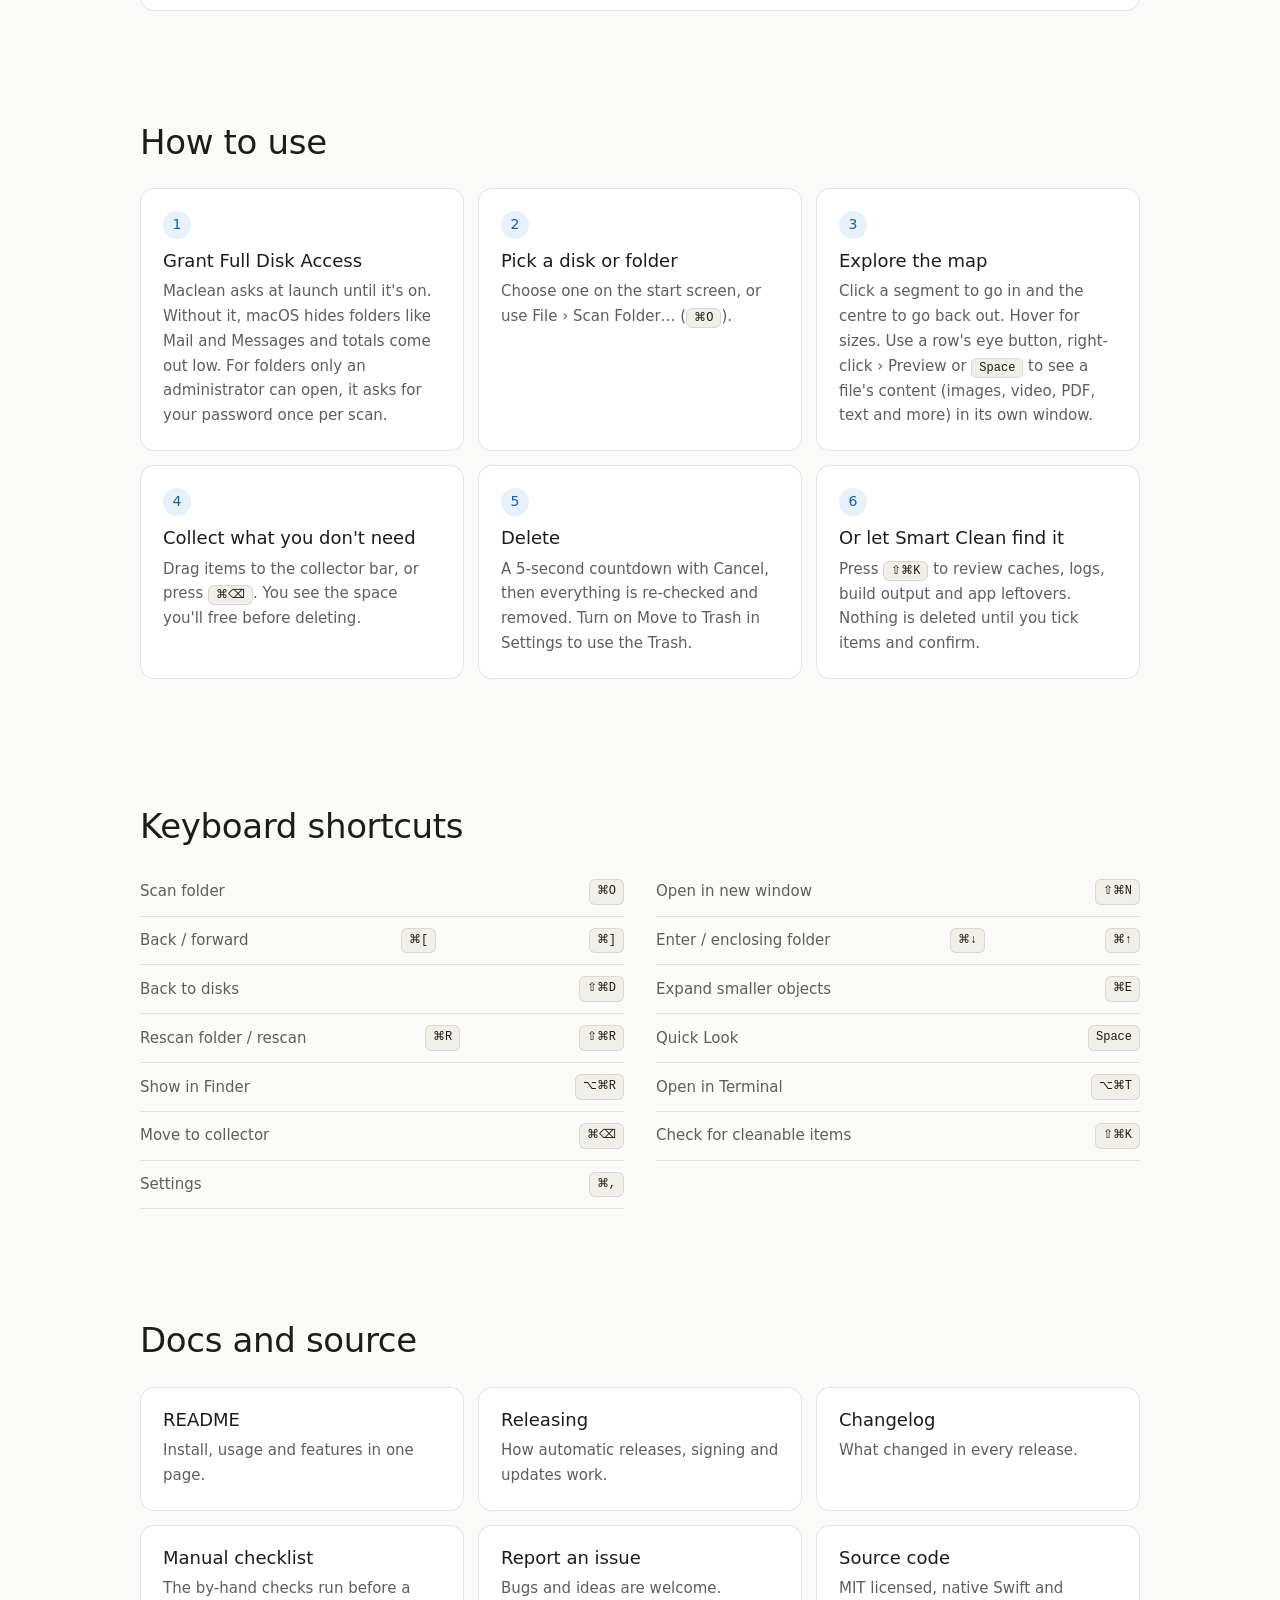
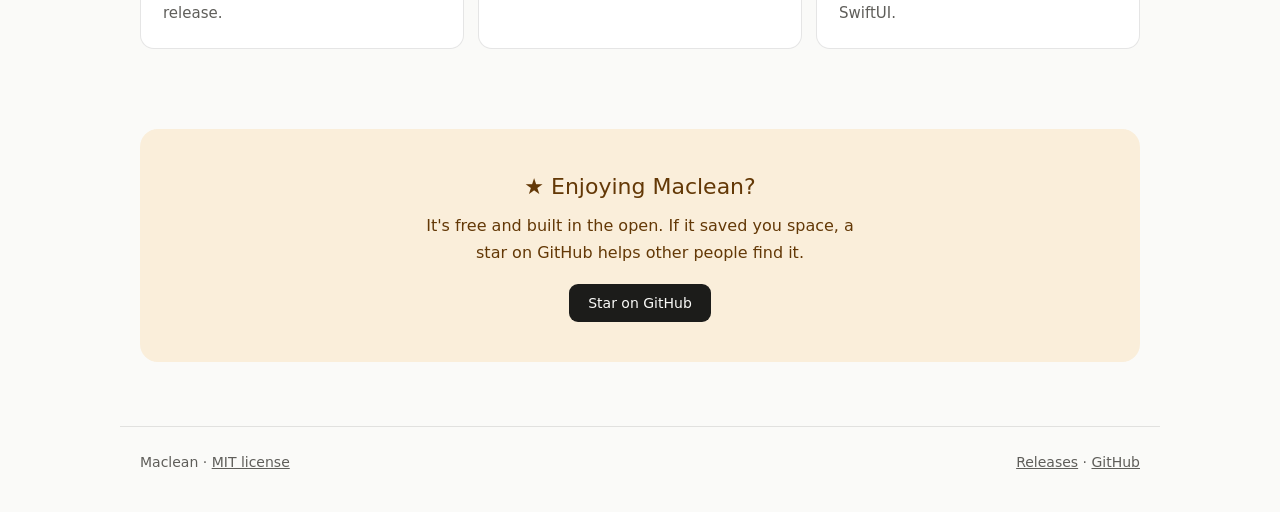
==== commit 5a9c4454: "docs: hero Homebrew link goes to the full install steps brew install alone fails until the tap is ad" ====
--- a/site/index.html
+++ b/site/index.html
@@ -42,9 +42,7 @@
         <svg viewBox="0 0 24 24" width="16" height="16" aria-hidden="true"><path fill="none" stroke="currentColor" stroke-width="2" stroke-linecap="round" stroke-linejoin="round" d="M12 4v11m0 0l-4-4m4 4l4-4M5 20h14"/></svg>
         <span id="download-label">Download for macOS</span>
       </a>
-      <button class="chip" data-copy="brew install --cask maclean" aria-label="Copy the Homebrew install command">
-        <code>brew install --cask maclean</code><span class="copy-hint">Copy</span>
-      </button>
+      <a class="chip" href="#install" data-tab="t-brew">Install with Homebrew <span class="copy-hint" aria-hidden="true">↓</span></a>
     </div>
     <p class="fine">macOS 14 or later · Apple silicon and Intel · MIT licensed</p>
   </div>
@@ -85,7 +83,7 @@
     <div class="code"><code>brew tap smalhasib/maclean</code><button data-copy="brew tap smalhasib/maclean" aria-label="Copy">Copy</button></div>
     <div class="code"><code>brew trust smalhasib/maclean</code><button data-copy="brew trust smalhasib/maclean" aria-label="Copy">Copy</button></div>
     <div class="code"><code>brew install --cask maclean</code><button data-copy="brew install --cask maclean" aria-label="Copy">Copy</button></div>
-    <p class="note">Update later with <code>brew upgrade --cask maclean</code>. The cask also installs the <code>maclean-scan</code> command.</p>
+    <p class="note">Run all three, in this order. <code>brew install</code> alone can’t find Maclean until the tap is added and trusted. Update later with <code>brew upgrade --cask maclean</code>. The cask also installs the <code>maclean-scan</code> command.</p>
   </div>
 
   <div class="panel" role="tabpanel" id="p-dmg" aria-labelledby="t-dmg" hidden>
--- a/site/style.css
+++ b/site/style.css
@@ -47,6 +47,8 @@
 .chip { display: inline-flex; align-items: center; gap: 12px; padding: 10px 14px; border-radius: 9px; border: 0; cursor: pointer;
   background: var(--soft); color: var(--ink); font: inherit; }
 .chip code { font-size: 13px; }
+a.chip { text-decoration: none; font-size: 14px; }
+a.chip:hover { background: color-mix(in srgb, var(--soft) 80%, var(--ink) 8%); }
 .copy-hint { font-size: 12px; color: var(--muted); }
 .fine { font-size: 13px; color: var(--muted); margin: 16px 0 0; }
 .sunburst { flex: 0 0 min(380px, 42%); height: auto; }
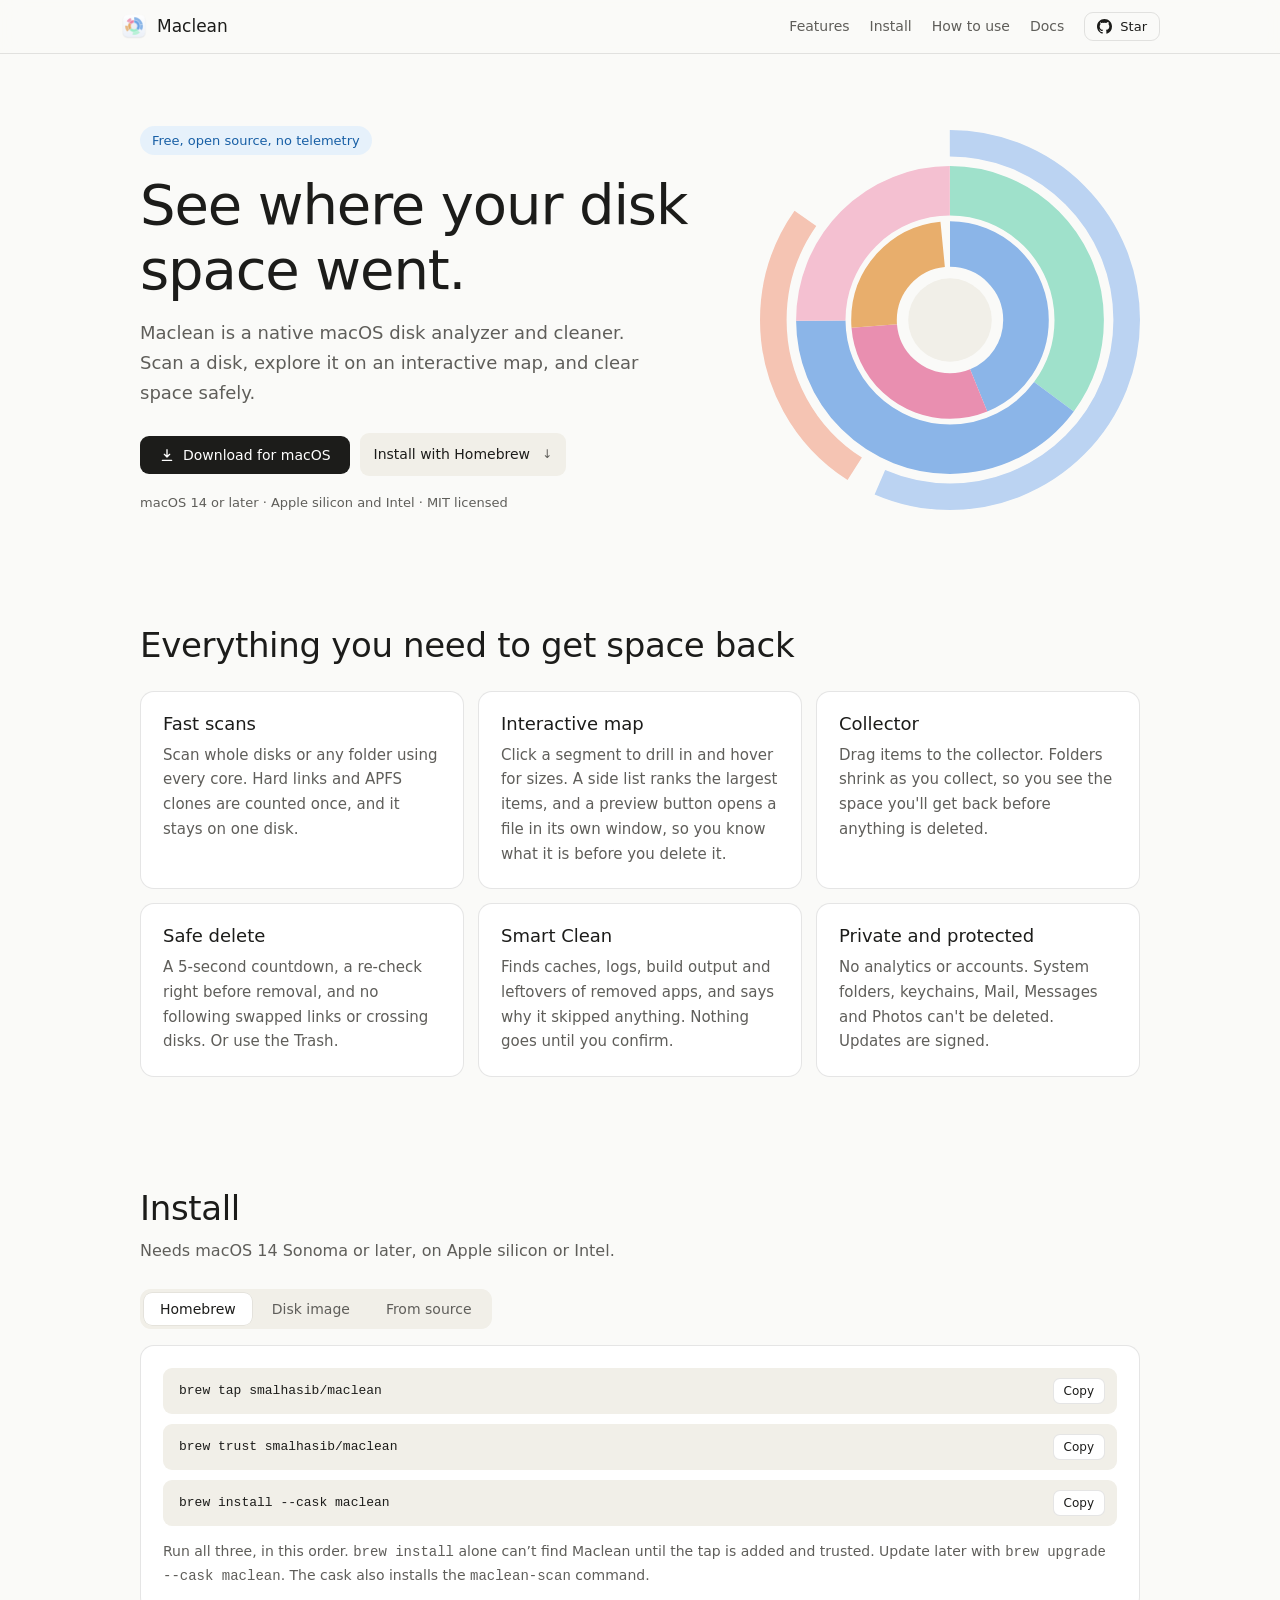
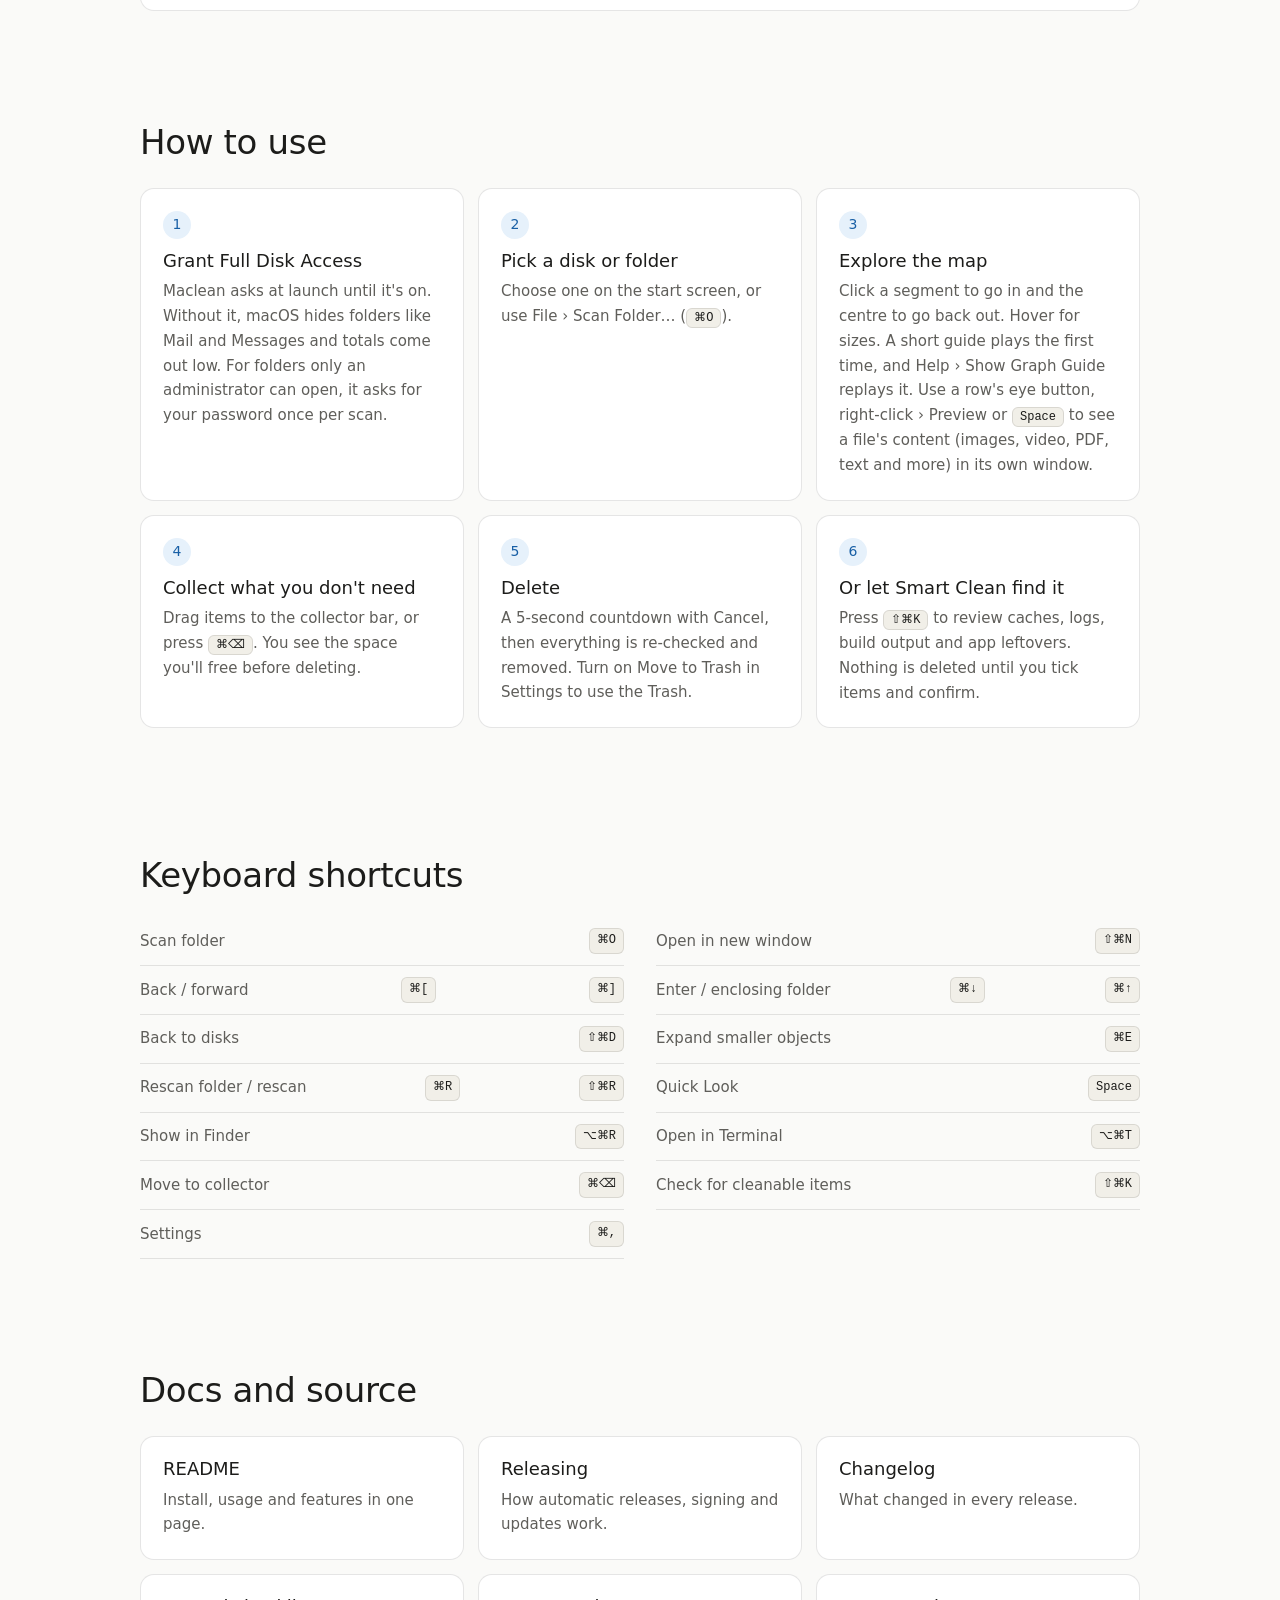
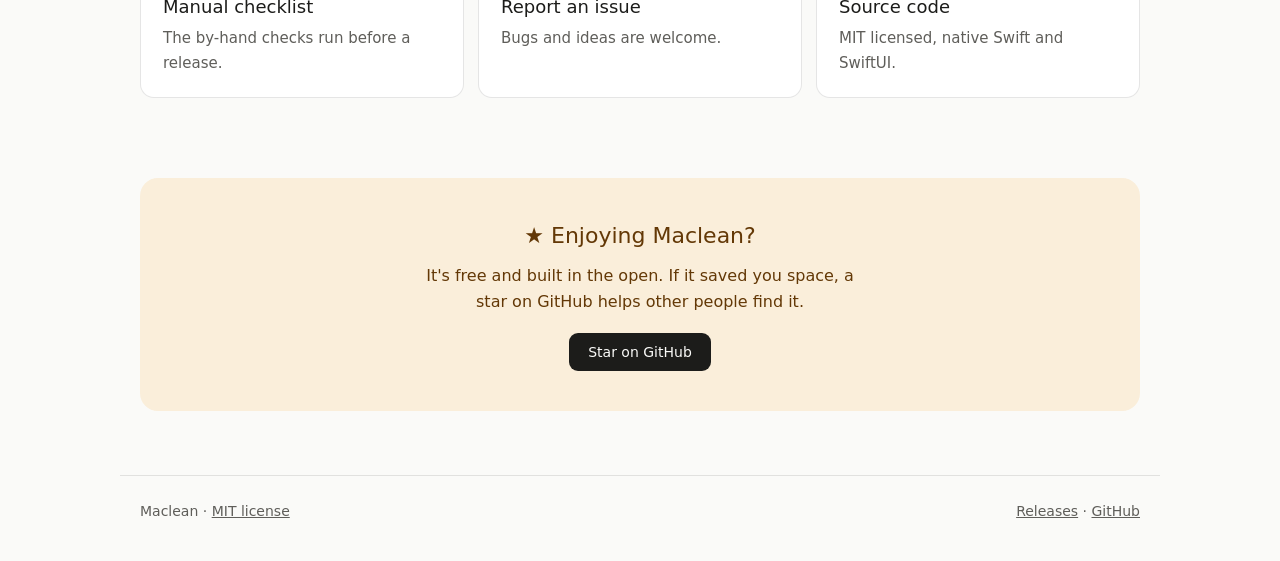
==== commit 5d784afb: "feat: first-scan graph guide, replayable from Help Six steps spotlight the chart, rings, centre, pat" ====
--- a/site/index.html
+++ b/site/index.html
@@ -118,7 +118,7 @@
   <ol class="grid how">
     <li class="card"><span class="n">1</span><h3>Grant Full Disk Access</h3><p>Maclean asks at launch until it's on. Without it, macOS hides folders like Mail and Messages and totals come out low. For folders only an administrator can open, it asks for your password once per scan.</p></li>
     <li class="card"><span class="n">2</span><h3>Pick a disk or folder</h3><p>Choose one on the start screen, or use File › Scan Folder… (<kbd>⌘O</kbd>).</p></li>
-    <li class="card"><span class="n">3</span><h3>Explore the map</h3><p>Click a segment to go in and the centre to go back out. Hover for sizes. Use a row's eye button, right-click › Preview or <kbd>Space</kbd> to see a file's content (images, video, PDF, text and more) in its own window.</p></li>
+    <li class="card"><span class="n">3</span><h3>Explore the map</h3><p>Click a segment to go in and the centre to go back out. Hover for sizes. A short guide plays the first time, and Help › Show Graph Guide replays it. Use a row's eye button, right-click › Preview or <kbd>Space</kbd> to see a file's content (images, video, PDF, text and more) in its own window.</p></li>
     <li class="card"><span class="n">4</span><h3>Collect what you don't need</h3><p>Drag items to the collector bar, or press <kbd>⌘⌫</kbd>. You see the space you'll free before deleting.</p></li>
     <li class="card"><span class="n">5</span><h3>Delete</h3><p>A 5-second countdown with Cancel, then everything is re-checked and removed. Turn on Move to Trash in Settings to use the Trash.</p></li>
     <li class="card"><span class="n">6</span><h3>Or let Smart Clean find it</h3><p>Press <kbd>⇧⌘K</kbd> to review caches, logs, build output and app leftovers. Nothing is deleted until you tick items and confirm.</p></li>
